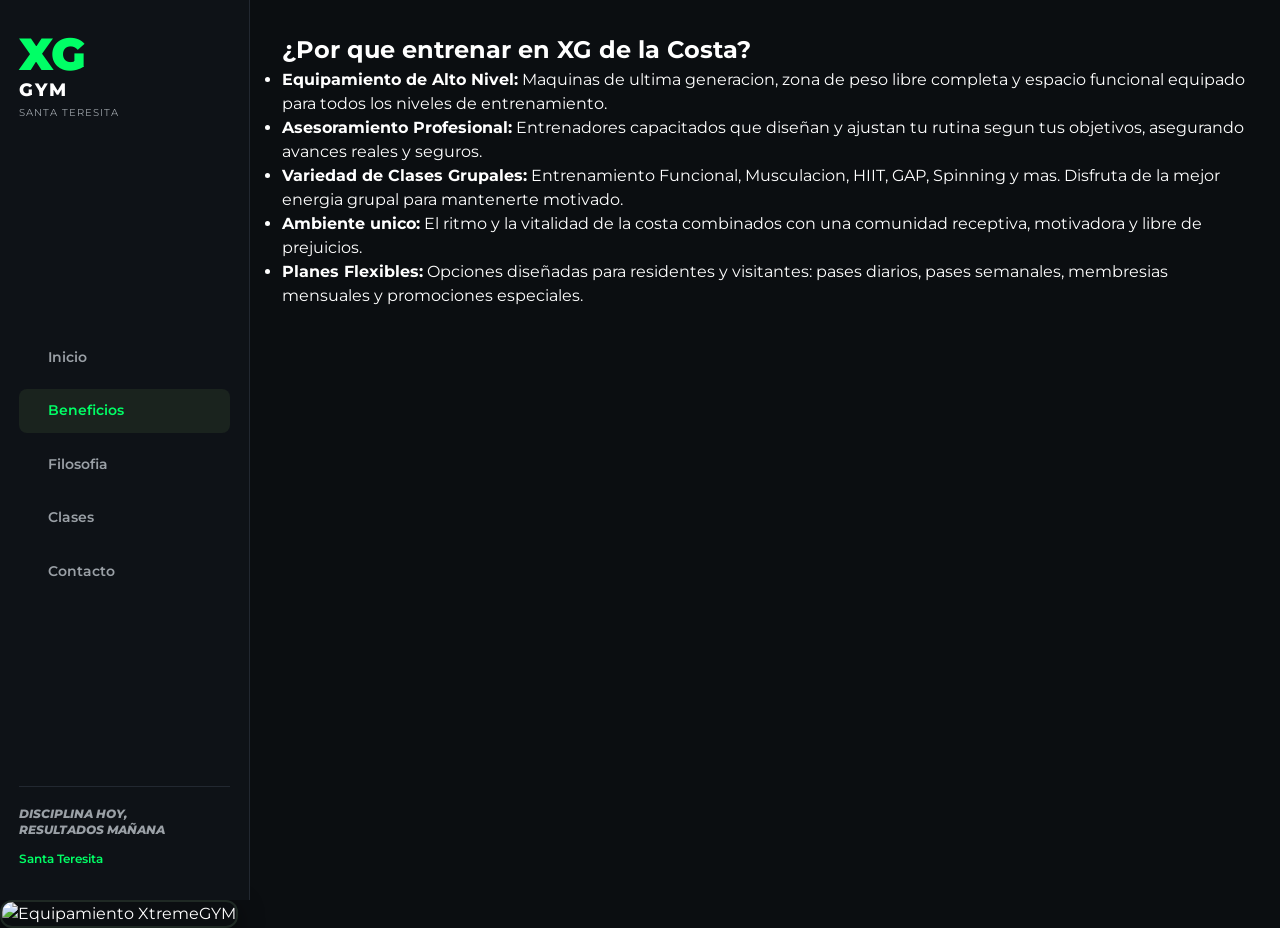
==== beneficios.html @ 19ef0701 "Inclui codigo para imagenes en los archivos y el diseño de estas en css" ====
<!DOCTYPE html>
<html lang="en">

<head>
    <meta charset="UTF-8">
    <meta name="viewport" content="width=device-width, initial-scale=1.0">
    <link rel="preconnect" href="https://fonts.googleapis.com">
    <link rel="preconnect" href="https://fonts.gstatic.com" crossorigin>
    <link href="https://fonts.googleapis.com/css2?family=Montserrat:wght@400;600;800;900&display=swap" rel="stylesheet">
    <link rel="stylesheet" href="style.css">
    <title>XtremeGYM - Beneficios</title>
</head>

<body>

    <div class="dashboard-container">

        <aside class="sidebar">
            <div class="logo">
                <span class="logo-xg">XG</span>
                <span class="logo-sub">GYM</span>
                <span class="logo-city">SANTA TERESITA</span>
            </div>

            <nav class="sidebar-nav">
                <ul>
                    <li><a href="index.html"><span></span> Inicio</a></li>
                    <li class="active"><a href="beneficios.html"><span></span> Beneficios</a></li>
                    <li><a href="filosofia.html"><span></span> Filosofia</a></li>
                    <li><a href="clases.html"><span></span> Clases</a></li>
                    <li><a href="contacto.html"><span></span> Contacto</a></li>
                </ul>
            </nav>

            <div class="sidebar-footer">
                <p class="slogan-side">DISCIPLINA HOY,<br>RESULTADOS MAÑANA</p>
                <div class="location-badge"> Santa Teresita</div>
            </div>
        </aside>

        <main class="main-content">
            <section id="beneficios">
                <h2>¿Por que entrenar en XG de la Costa?</h2>
                <ul>
                    <li><strong>Equipamiento de Alto Nivel:</strong> Maquinas de ultima generacion, zona de peso libre completa y espacio funcional equipado para todos los niveles de entrenamiento.</li>
                    <li><strong>Asesoramiento Profesional:</strong> Entrenadores capacitados que diseñan y ajustan tu rutina segun tus objetivos, asegurando avances reales y seguros.</li>
                    <li><strong>Variedad de Clases Grupales:</strong> Entrenamiento Funcional, Musculacion, HIIT, GAP, Spinning y mas. Disfruta de la mejor energia grupal para mantenerte motivado.</li>
                    <li><strong>Ambiente unico:</strong> El ritmo y la vitalidad de la costa combinados con una comunidad receptiva, motivadora y libre de prejuicios.</li>
                    <li><strong>Planes Flexibles:</strong> Opciones diseñadas para residentes y visitantes: pases diarios, pases semanales, membresias mensuales y promociones especiales.</li>
                </ul>
            </section>
        </main>

    </div>
    <div class="imagen-bloque">
        <img src="img/beneficios.jpg" alt="Equipamiento XtremeGYM">
    </div>

</body>

</html>
---- style.css ----
* {
    margin: 0;
    padding: 0;
    box-sizing: border-box;
}

:root {
    --bg-dark: #0b0e11;
    --bg-sidebar: #0e1217;
    --bg-card: #15191e;
    --bg-card-hover: #1c222a;
    --neon-green: #00ff66;
    --text-white: #ffffff;
    --text-gray: #9aa0a6;
    --border-color: #222831;
    --font-main: 'Montserrat', sans-serif;
}

body {
    font-family: var(--font-main);
    background-color: var(--bg-dark);
    color: var(--text-white);
    line-height: 1.5;
}

.dashboard-container {
    display: flex;
    min-height: 100vh;
}

.sidebar {
    width: 250px;
    background-color: var(--bg-sidebar);
    border-right: 1px solid var(--border-color);
    padding: 2rem 1.2rem;
    display: flex;
    flex-direction: column;
    justify-content: space-between;
    position: fixed;
    height: 100vh;
}

.logo {
    display: flex;
    flex-direction: column;
}

.logo-xg {
    font-size: 2.8rem;
    font-weight: 900;
    color: var(--neon-green);
    line-height: 1;
    letter-spacing: -1px;
}

.logo-sub {
    font-size: 1.1rem;
    font-weight: 800;
    color: var(--text-white);
    letter-spacing: 2px;
}

.logo-city {
    font-size: 0.65rem;
    color: var(--text-gray);
    letter-spacing: 1px;
    margin-top: 2px;
}

.sidebar-nav ul {
    list-style: none;
    margin-top: 2rem;
}

.sidebar-nav li {
    margin-bottom: 0.6rem;
}

.sidebar-nav a {
    color: var(--text-gray);
    text-decoration: none;
    font-size: 0.9rem;
    font-weight: 600;
    padding: 0.7rem 1rem;
    display: flex;
    align-items: center;
    gap: 0.8rem;
    border-radius: 8px;
    transition: all 0.3s ease;
}

.sidebar-nav li.active a,
.sidebar-nav a:hover {
    background-color: #1a231e;
    color: var(--neon-green);
}

.sidebar-footer {
    border-top: 1px solid var(--border-color);
    padding-top: 1.2rem;
}

.slogan-side {
    font-size: 0.75rem;
    font-weight: 800;
    font-style: italic;
    color: var(--text-gray);
    line-height: 1.3;
}

.location-badge {
    margin-top: 0.8rem;
    font-size: 0.75rem;
    color: var(--neon-green);
    font-weight: 600;
}

.main-content {
    margin-left: 250px;
    flex: 1;
    padding: 2rem;
    max-width: 1200px;
}

.hero-banner {
    background: linear-gradient(90deg, rgba(11, 14, 17, 0.95) 30%, rgba(11, 14, 17, 0.4)), 
                url('xtremegym.jpg');
    background-size: cover;
    background-position: center;
}

.tag {
    color: var(--neon-green);
    font-size: 0.75rem;
    font-weight: 800;
    letter-spacing: 1.5px;
}

.hero-banner h1 {
    font-size: 2.5rem;
    font-weight: 900;
    margin: 0.4rem 0 1rem 0;
    color: var(--text-white);
}

.hero-banner p {
    color: var(--text-gray);
    max-width: 600px;
    font-size: 0.95rem;
    margin-bottom: 1.5rem;
}

.btn-green {
    display: inline-block;
    background-color: var(--neon-green);
    color: #000;
    font-weight: 800;
    font-size: 0.85rem;
    padding: 0.8rem 1.4rem;
    border-radius: 30px;
    text-decoration: none;
    transition: transform 0.2s, background-color 0.2s;
}

.btn-green:hover {
    transform: translateY(-2px);
    background-color: #00cc52;
}

.section-title {
    font-size: 1.1rem;
    font-weight: 800;
    letter-spacing: 0.5px;
    margin-bottom: 1.2rem;
    color: var(--text-white);
}

.grid-cards {
    display: grid;
    grid-template-columns: repeat(auto-fit, minmax(190px, 1fr));
    gap: 1rem;
    margin-bottom: 2rem;
}

.card-feature {
    background-color: var(--bg-card);
    border: 1px solid var(--border-color);
    padding: 1.2rem;
    border-radius: 12px;
    transition: border-color 0.3s;
}

.card-feature:hover {
    border-color: var(--neon-green);
}

.card-icon {
    font-size: 1.5rem;
    margin-bottom: 0.5rem;
}

.card-feature h3 {
    font-size: 0.95rem;
    margin-bottom: 0.4rem;
    color: var(--text-white);
}

.card-feature p {
    font-size: 0.8rem;
    color: var(--text-gray);
}

.two-columns {
    display: grid;
    grid-template-columns: 1.4fr 1fr;
    gap: 1.5rem;
}

.card-box {
    background-color: var(--bg-card);
    border: 1px solid var(--border-color);
    padding: 1.5rem;
    border-radius: 12px;
    margin-bottom: 1.5rem;
}

.card-box p {
    color: var(--text-gray);
    font-size: 0.9rem;
}

.banner-cta {
    background: linear-gradient(135deg, #12291d 0%, var(--bg-card) 100%);
    border: 1px solid var(--neon-green);
    padding: 1.8rem;
    border-radius: 12px;
}

.banner-cta h2 {
    font-size: 1.3rem;
    color: var(--neon-green);
    margin-bottom: 0.5rem;
}

.banner-cta p {
    font-size: 0.85rem;
    color: var(--text-gray);
    margin-bottom: 1.2rem;
}

.horario-atencion {
    background-color: #0f1318;
    padding: 0.8rem;
    border-radius: 8px;
    margin-bottom: 1.2rem;
    font-size: 0.8rem !important;
    border-left: 3px solid var(--neon-green);
}

.classes-list {
    display: flex;
    flex-direction: column;
    gap: 0.8rem;
}

.class-item {
    display: flex;
    align-items: center;
    justify-content: space-between;
    background-color: #0f1318;
    padding: 0.8rem 1rem;
    border-radius: 8px;
    border: 1px solid #1a2027;
}

.time {
    font-weight: 800;
    color: var(--neon-green);
    font-size: 1.1rem;
}

.class-details {
    display: flex;
    flex-direction: column;
}

.class-details strong {
    font-size: 0.85rem;
}

.class-details small {
    font-size: 0.7rem;
    color: var(--text-gray);
}

.badge-tag {
    border: 1px solid var(--neon-green);
    color: var(--neon-green);
    font-size: 0.65rem;
    font-weight: 800;
    padding: 0.2rem 0.5rem;
    border-radius: 12px;
}
/* Sección extra en Inicio */
.inicio-extra {
    margin-top: 35px;
}

.inicio-extra h2 {
    margin-bottom: 12px;
    font-size: 1.6rem;
}

.inicio-extra p {
    color: #cccccc;
    line-height: 1.6;
    max-width: 800px;
}

.cards-resumen {
    display: grid;
    grid-template-columns: repeat(auto-fit, minmax(220px, 1fr));
    gap: 20px;
    margin-top: 25px;
}

.card-info {
    background-color: #141918;
    border-left: 4px solid #00e640;
    padding: 20px;
    border-radius: 8px;
}

.card-info h3 {
    color: #00e640;
    margin-bottom: 8px;
    font-size: 1.2rem;
}

/* Diseño texto + imagen en el resto de páginas */
.contenido-con-imagen {
    display: flex;
    align-items: center;
    justify-content: space-between;
    gap: 40px;
}

.texto-bloque {
    flex: 1.2;
}

.imagen-bloque {
    flex: 0.8;
}

.imagen-bloque img {
    width: 100%;
    max-height: 420px;
    object-fit: cover;
    border-radius: 12px;
    border: 2px solid #1f2924;
    box-shadow: 0 8px 24px rgba(0, 0, 0, 0.5);
}

/* Para pantallas chicas o celulares */
@media (max-width: 900px) {
    .contenido-con-imagen {
        flex-direction: column;
    }
    .imagen-bloque {
        width: 100%;
    }
}
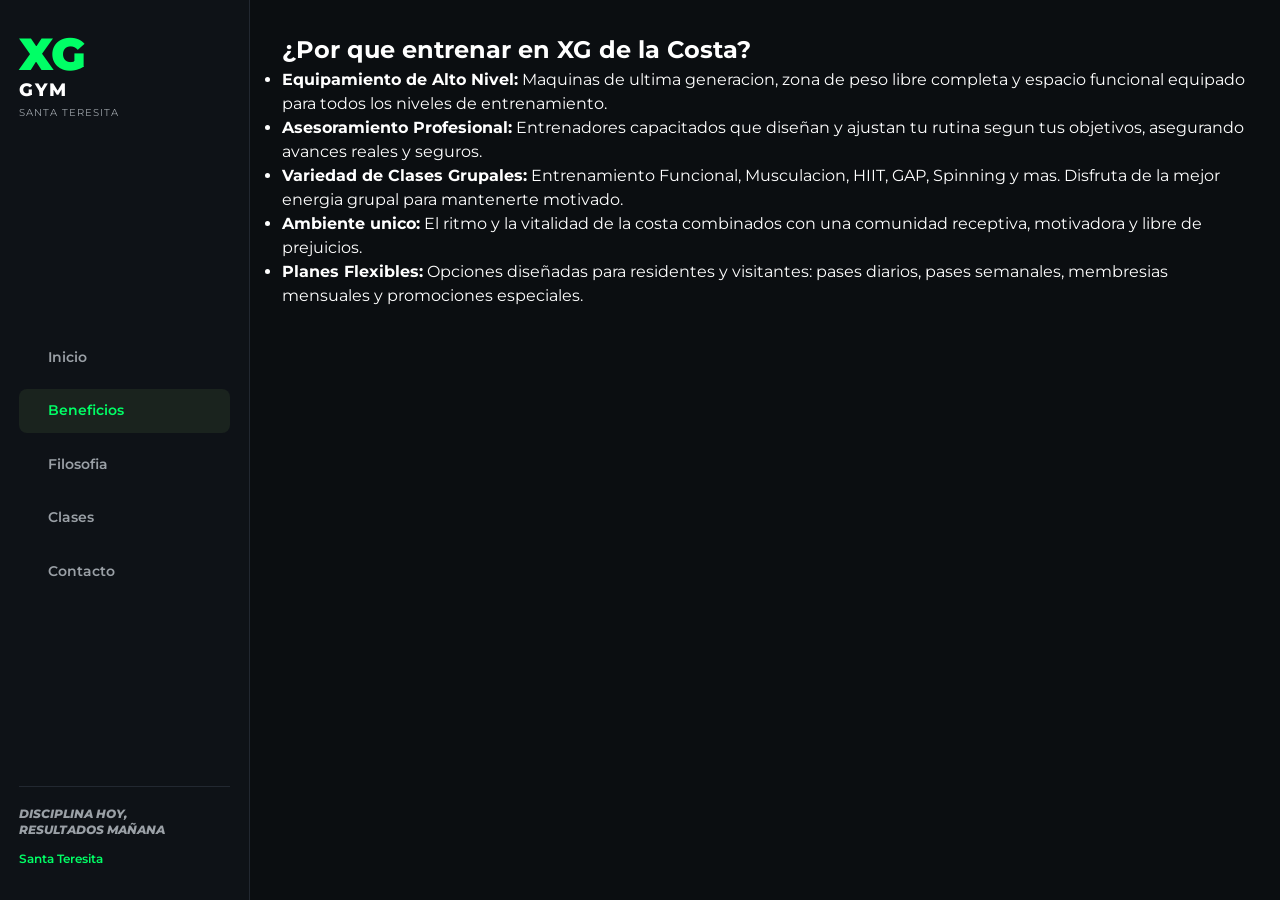
==== commit 520f1a79: "cambio de css para imagen, y elegi mejor insertar un fondo igual para los 4 archivos" ====
--- a/beneficios.html
+++ b/beneficios.html
@@ -49,11 +49,9 @@
                     <li><strong>Planes Flexibles:</strong> Opciones diseñadas para residentes y visitantes: pases diarios, pases semanales, membresias mensuales y promociones especiales.</li>
                 </ul>
             </section>
+            <main class="main-content fondo-logo">
         </main>
-
-    </div>
-    <div class="imagen-bloque">
-        <img src="img/beneficios.jpg" alt="Equipamiento XtremeGYM">
+        
     </div>
 
 </body>
--- a/style.css
+++ b/style.css
@@ -337,37 +337,32 @@
     font-size: 1.2rem;
 }
 
-/* Diseño texto + imagen en el resto de páginas */
-.contenido-con-imagen {
-    display: flex;
-    align-items: center;
-    justify-content: space-between;
-    gap: 40px;
-}
-
-.texto-bloque {
-    flex: 1.2;
-}
-
-.imagen-bloque {
-    flex: 0.8;
-}
-
-.imagen-bloque img {
-    width: 100%;
-    max-height: 420px;
-    object-fit: cover;
-    border-radius: 12px;
-    border: 2px solid #1f2924;
-    box-shadow: 0 8px 24px rgba(0, 0, 0, 0.5);
-}
-
-/* Para pantallas chicas o celulares */
-@media (max-width: 900px) {
-    .contenido-con-imagen {
-        flex-direction: column;
-    }
-    .imagen-bloque {
-        width: 100%;
+/* Fondo con logo difuminado para Beneficios, Filosofía, Clases y Contacto */
+.main-content.fondo-logo {
+    position: relative;
+    z-index: 1;
+}
+
+.main-content.fondo-logo::before {
+    content: "";
+    position: fixed;
+    top: 0;
+    left: 250px; /* Coincide exacto con el ancho de tu .sidebar */
+    right: 0;
+    bottom: 0;
+    background-image: url("Xtreme gym.png");
+    background-repeat: no-repeat;
+    background-position: center center;
+    background-size: 65%;
+    filter: blur(8px);
+    opacity: 0.22;
+    z-index: -1;
+    pointer-events: none;
+}
+
+@media (max-width: 768px) {
+    .main-content.fondo-logo::before {
+        left: 0;
+        background-size: 85%;
     }
 }
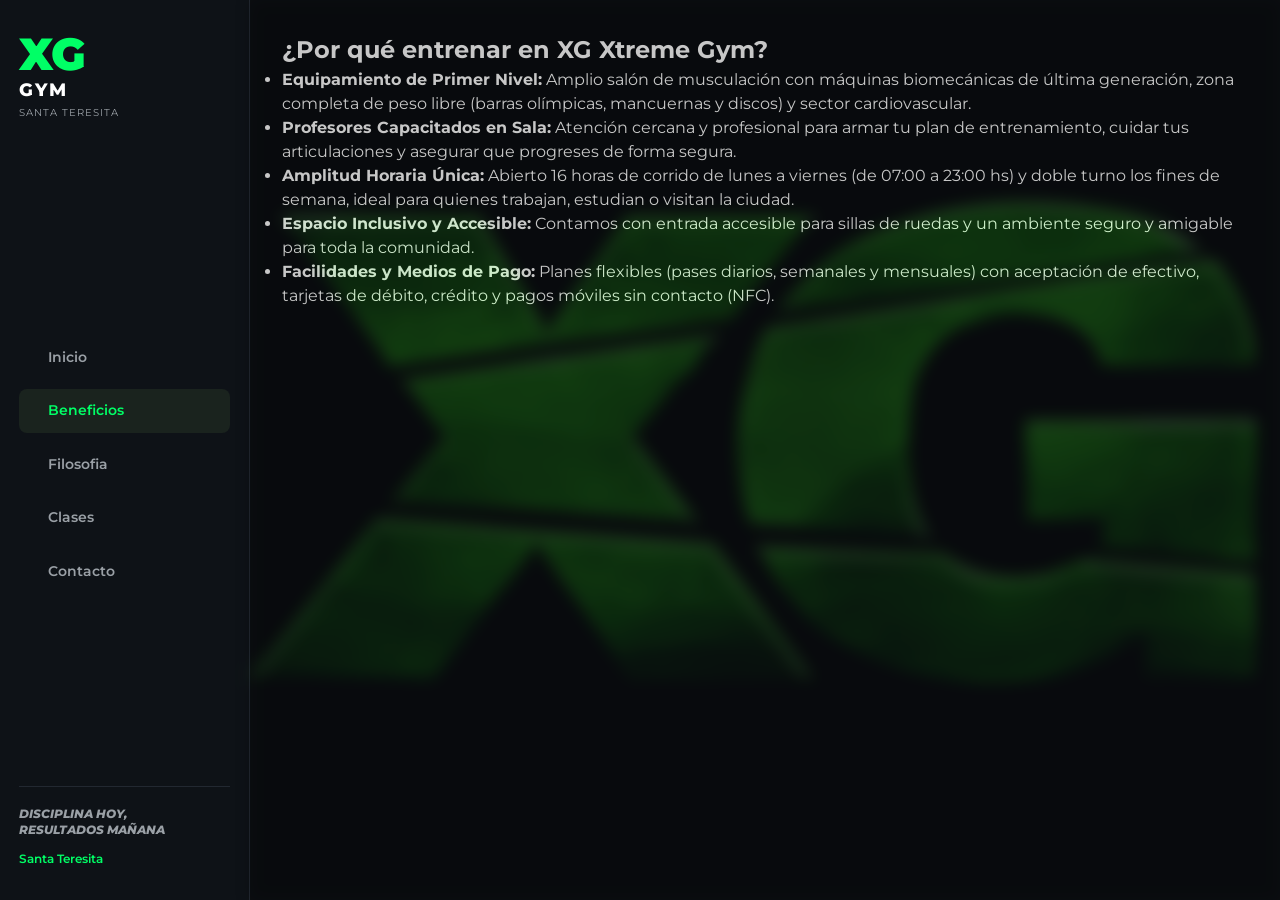
==== commit 8c81020e: "inclui info en los archivos y añadi boton y maps en contacto.html" ====
--- a/beneficios.html
+++ b/beneficios.html
@@ -40,14 +40,14 @@
 
         <main class="main-content">
             <section id="beneficios">
-                <h2>¿Por que entrenar en XG de la Costa?</h2>
-                <ul>
-                    <li><strong>Equipamiento de Alto Nivel:</strong> Maquinas de ultima generacion, zona de peso libre completa y espacio funcional equipado para todos los niveles de entrenamiento.</li>
-                    <li><strong>Asesoramiento Profesional:</strong> Entrenadores capacitados que diseñan y ajustan tu rutina segun tus objetivos, asegurando avances reales y seguros.</li>
-                    <li><strong>Variedad de Clases Grupales:</strong> Entrenamiento Funcional, Musculacion, HIIT, GAP, Spinning y mas. Disfruta de la mejor energia grupal para mantenerte motivado.</li>
-                    <li><strong>Ambiente unico:</strong> El ritmo y la vitalidad de la costa combinados con una comunidad receptiva, motivadora y libre de prejuicios.</li>
-                    <li><strong>Planes Flexibles:</strong> Opciones diseñadas para residentes y visitantes: pases diarios, pases semanales, membresias mensuales y promociones especiales.</li>
-                </ul>
+               <h2>¿Por qué entrenar en XG Xtreme Gym?</h2>
+<ul>
+    <li><strong>Equipamiento de Primer Nivel:</strong> Amplio salón de musculación con máquinas biomecánicas de última generación, zona completa de peso libre (barras olímpicas, mancuernas y discos) y sector cardiovascular.</li>
+    <li><strong>Profesores Capacitados en Sala:</strong> Atención cercana y profesional para armar tu plan de entrenamiento, cuidar tus articulaciones y asegurar que progreses de forma segura.</li>
+    <li><strong>Amplitud Horaria Única:</strong> Abierto 16 horas de corrido de lunes a viernes (de 07:00 a 23:00 hs) y doble turno los fines de semana, ideal para quienes trabajan, estudian o visitan la ciudad.</li>
+    <li><strong>Espacio Inclusivo y Accesible:</strong> Contamos con entrada accesible para sillas de ruedas y un ambiente seguro y amigable para toda la comunidad.</li>
+    <li><strong>Facilidades y Medios de Pago:</strong> Planes flexibles (pases diarios, semanales y mensuales) con aceptación de efectivo, tarjetas de débito, crédito y pagos móviles sin contacto (NFC).</li>
+</ul>
             </section>
             <main class="main-content fondo-logo">
         </main>
--- a/style.css
+++ b/style.css
@@ -347,13 +347,13 @@
     content: "";
     position: fixed;
     top: 0;
-    left: 250px; /* Coincide exacto con el ancho de tu .sidebar */
+    left: 250px;
     right: 0;
     bottom: 0;
     background-image: url("Xtreme gym.png");
     background-repeat: no-repeat;
     background-position: center center;
-    background-size: 65%;
+    background-size: 165%; 
     filter: blur(8px);
     opacity: 0.22;
     z-index: -1;
@@ -363,6 +363,6 @@
 @media (max-width: 768px) {
     .main-content.fondo-logo::before {
         left: 0;
-        background-size: 85%;
+        background-size: 180%;
     }
 }
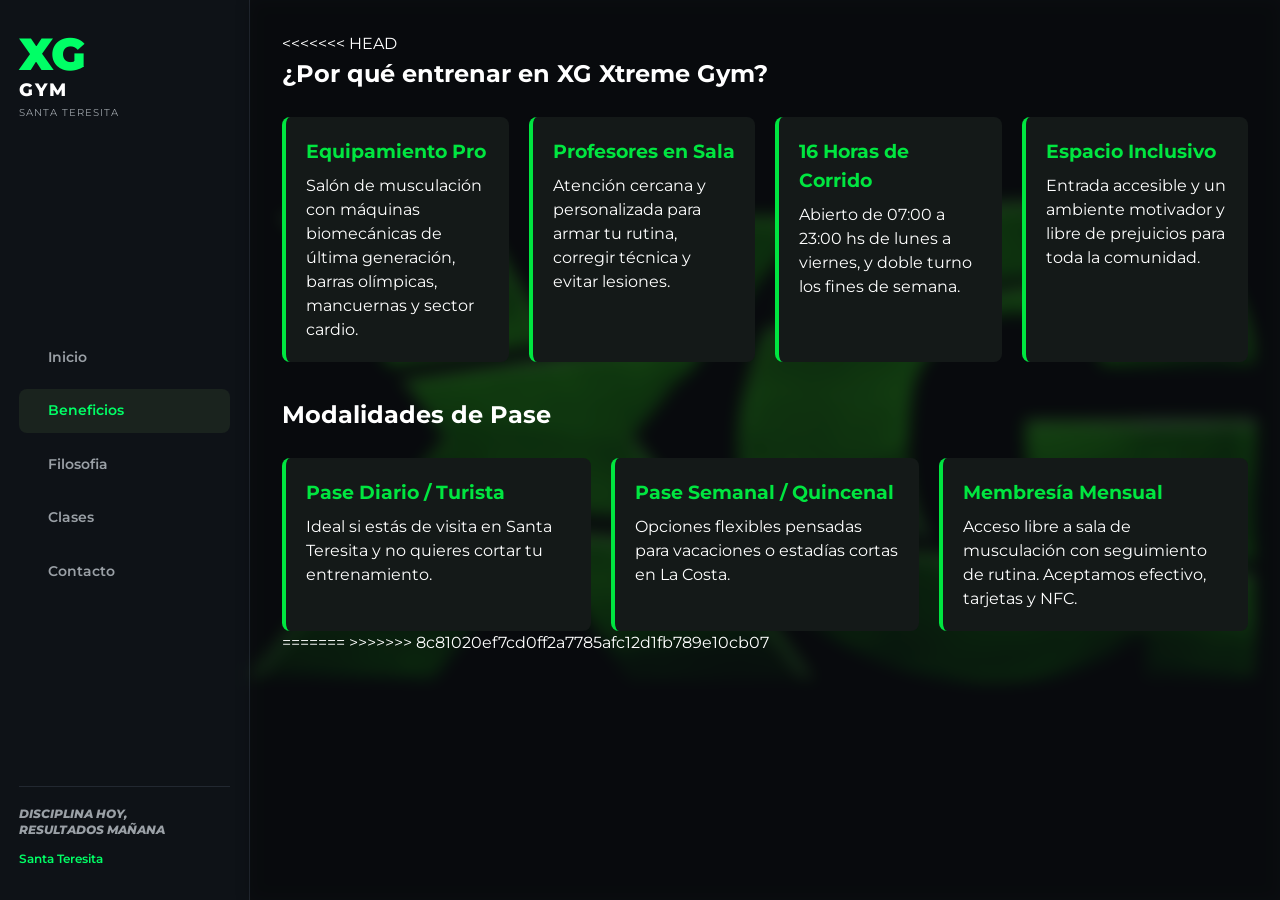
==== commit 55714a5e: "arreglo de codigo e implementacion de cards" ====
--- a/beneficios.html
+++ b/beneficios.html
@@ -1,5 +1,5 @@
 <!DOCTYPE html>
-<html lang="en">
+<html lang="es">
 
 <head>
     <meta charset="UTF-8">
@@ -38,18 +38,49 @@
             </div>
         </aside>
 
-        <main class="main-content">
+        <main class="main-content fondo-logo">
             <section id="beneficios">
-               <h2>¿Por qué entrenar en XG Xtreme Gym?</h2>
-<ul>
-    <li><strong>Equipamiento de Primer Nivel:</strong> Amplio salón de musculación con máquinas biomecánicas de última generación, zona completa de peso libre (barras olímpicas, mancuernas y discos) y sector cardiovascular.</li>
-    <li><strong>Profesores Capacitados en Sala:</strong> Atención cercana y profesional para armar tu plan de entrenamiento, cuidar tus articulaciones y asegurar que progreses de forma segura.</li>
-    <li><strong>Amplitud Horaria Única:</strong> Abierto 16 horas de corrido de lunes a viernes (de 07:00 a 23:00 hs) y doble turno los fines de semana, ideal para quienes trabajan, estudian o visitan la ciudad.</li>
-    <li><strong>Espacio Inclusivo y Accesible:</strong> Contamos con entrada accesible para sillas de ruedas y un ambiente seguro y amigable para toda la comunidad.</li>
-    <li><strong>Facilidades y Medios de Pago:</strong> Planes flexibles (pases diarios, semanales y mensuales) con aceptación de efectivo, tarjetas de débito, crédito y pagos móviles sin contacto (NFC).</li>
-</ul>
+<<<<<<< HEAD
+                <h2>¿Por qué entrenar en XG Xtreme Gym?</h2>
+
+                <div class="cards-resumen">
+                    <div class="card-info">
+                        <h3>Equipamiento Pro</h3>
+                        <p>Salón de musculación con máquinas biomecánicas de última generación, barras olímpicas, mancuernas y sector cardio.</p>
+                    </div>
+                    <div class="card-info">
+                        <h3>Profesores en Sala</h3>
+                        <p>Atención cercana y personalizada para armar tu rutina, corregir técnica y evitar lesiones.</p>
+                    </div>
+                    <div class="card-info">
+                        <h3>16 Horas de Corrido</h3>
+                        <p>Abierto de 07:00 a 23:00 hs de lunes a viernes, y doble turno los fines de semana.</p>
+                    </div>
+                    <div class="card-info">
+                        <h3>Espacio Inclusivo</h3>
+                        <p>Entrada accesible y un ambiente motivador y libre de prejuicios para toda la comunidad.</p>
+                    </div>
+                </div>
+
+                <h2 style="margin-top: 35px;">Modalidades de Pase</h2>
+                <div class="cards-resumen">
+                    <div class="card-info">
+                        <h3>Pase Diario / Turista</h3>
+                        <p>Ideal si estás de visita en Santa Teresita y no quieres cortar tu entrenamiento.</p>
+                    </div>
+                    <div class="card-info">
+                        <h3>Pase Semanal / Quincenal</h3>
+                        <p>Opciones flexibles pensadas para vacaciones o estadías cortas en La Costa.</p>
+                    </div>
+                    <div class="card-info">
+                        <h3>Membresía Mensual</h3>
+                        <p>Acceso libre a sala de musculación con seguimiento de rutina. Aceptamos efectivo, tarjetas y NFC.</p>
+                    </div>
+                </div>
+=======
+
+>>>>>>> 8c81020ef7cd0ff2a7785afc12d1fb789e10cb07
             </section>
-            <main class="main-content fondo-logo">
         </main>
         
     </div>
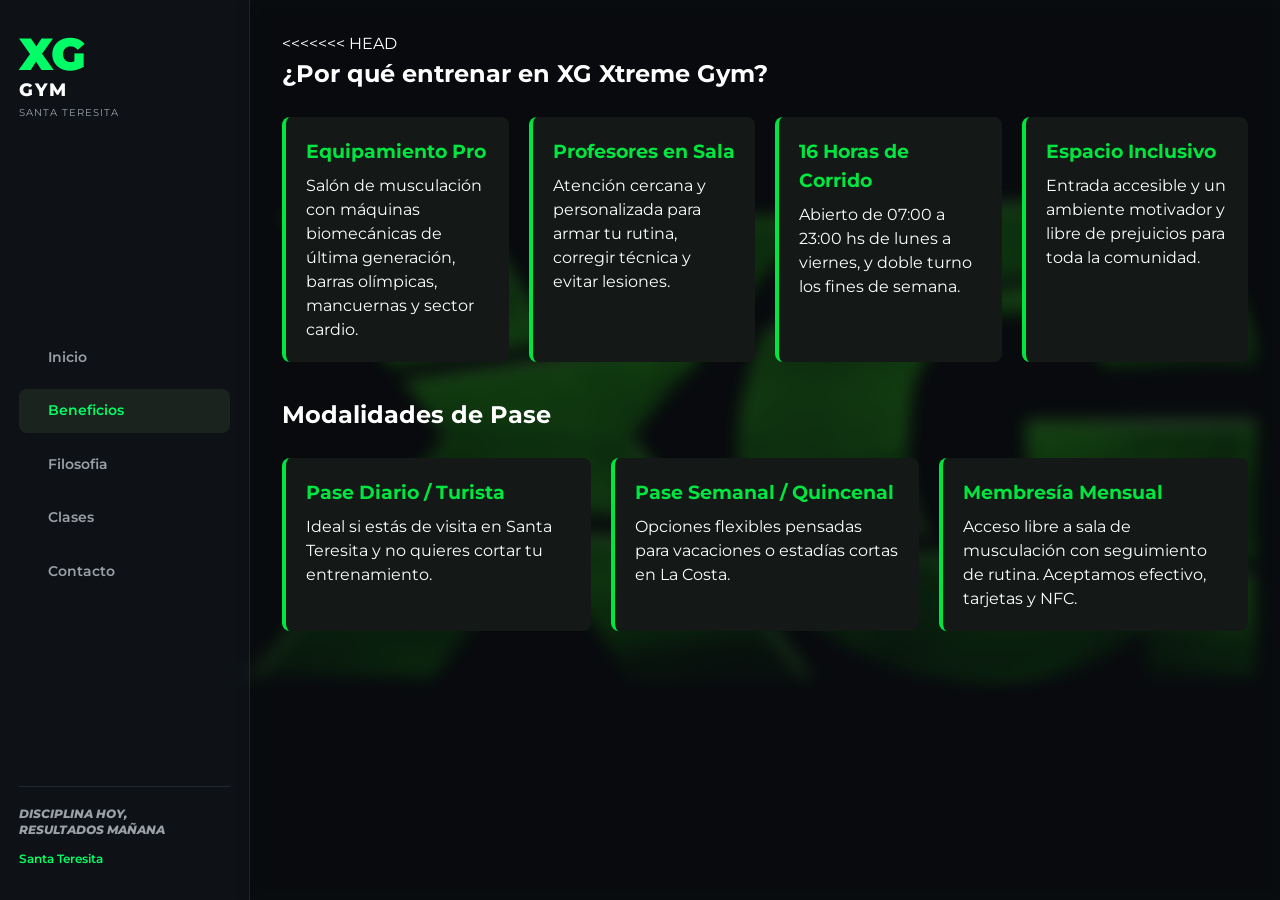
==== commit 2050fead: "correccion de error" ====
--- a/beneficios.html
+++ b/beneficios.html
@@ -77,9 +77,6 @@
                         <p>Acceso libre a sala de musculación con seguimiento de rutina. Aceptamos efectivo, tarjetas y NFC.</p>
                     </div>
                 </div>
-=======
-
->>>>>>> 8c81020ef7cd0ff2a7785afc12d1fb789e10cb07
             </section>
         </main>
         
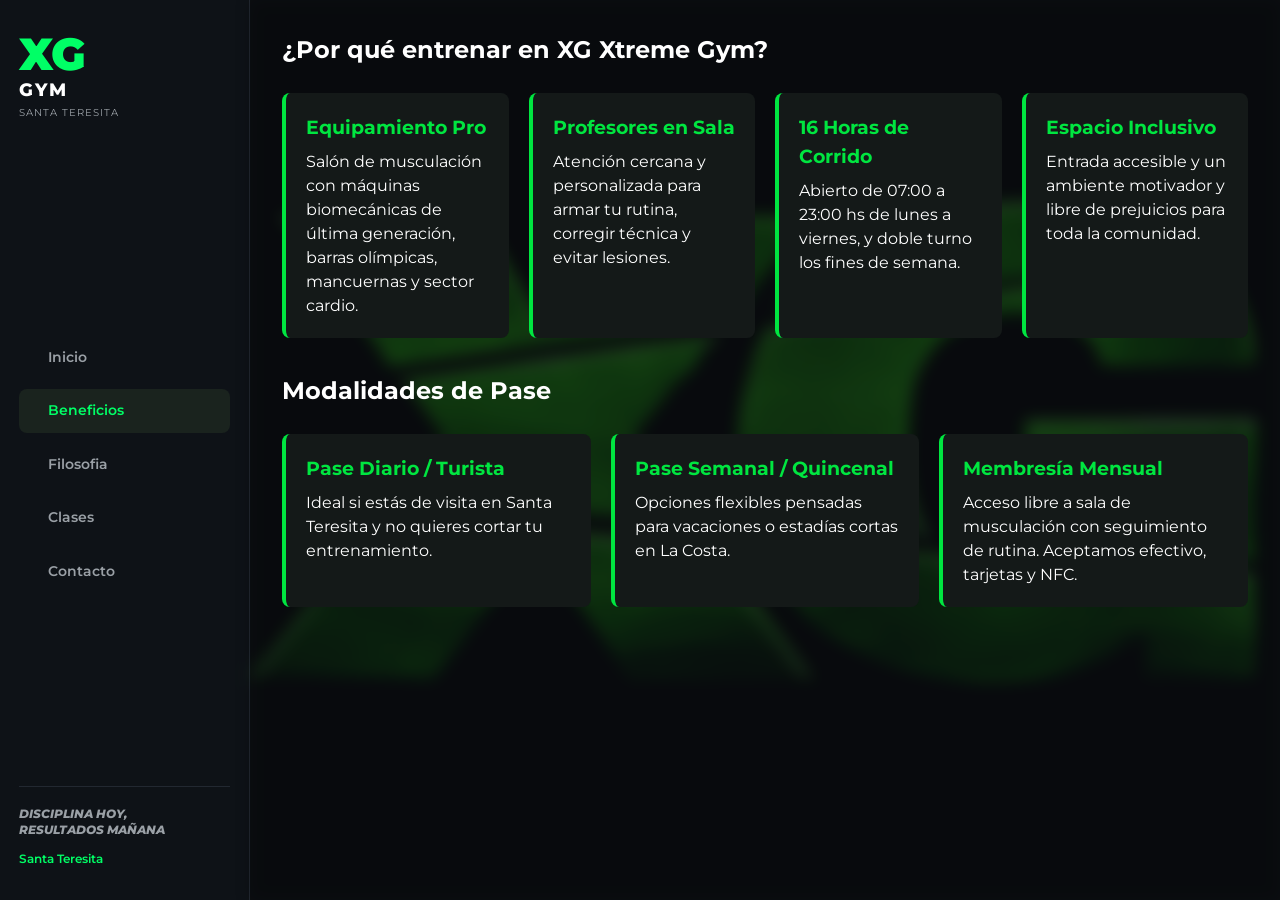
==== commit 6b86fc58: "elimine el <<<<<<< HEAD de mas" ====
--- a/beneficios.html
+++ b/beneficios.html
@@ -40,7 +40,6 @@
 
         <main class="main-content fondo-logo">
             <section id="beneficios">
-<<<<<<< HEAD
                 <h2>¿Por qué entrenar en XG Xtreme Gym?</h2>
 
                 <div class="cards-resumen">
--- a/style.css
+++ b/style.css
@@ -365,4 +365,32 @@
         left: 0;
         background-size: 180%;
     }
+}
+.tabla-xg {
+    width: 100%;
+    border-collapse: collapse;
+    margin-top: 15px;
+    background-color: rgba(21, 25, 30, 0.85);
+    border-radius: 10px;
+    overflow: hidden;
+}
+
+.tabla-xg th, .tabla-xg td {
+    padding: 12px 16px;
+    text-align: left;
+    border-bottom: 1px solid #222831;
+    font-size: 0.9rem;
+}
+
+.tabla-xg th {
+    background-color: #141918;
+    color: var(--neon-green);
+    font-weight: 800;
+    text-transform: uppercase;
+    font-size: 0.8rem;
+    letter-spacing: 0.5px;
+}
+
+.tabla-xg tr:hover {
+    background-color: rgba(0, 255, 102, 0.05);
 }
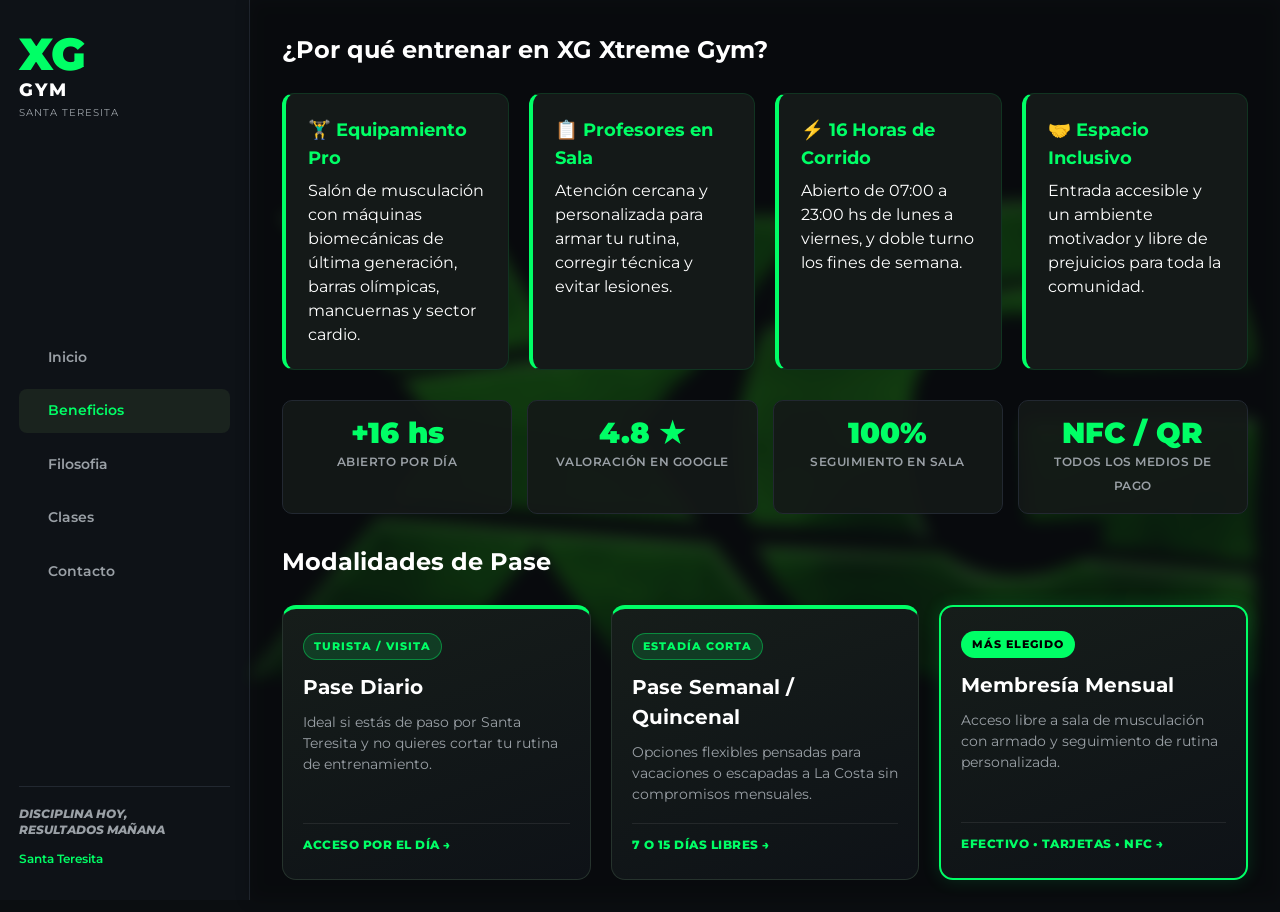
==== commit 54e7f33c: "reaccion y movimiento e targetas" ====
--- a/beneficios.html
+++ b/beneficios.html
@@ -39,46 +39,80 @@
         </aside>
 
         <main class="main-content fondo-logo">
-            <section id="beneficios">
-                <h2>¿Por qué entrenar en XG Xtreme Gym?</h2>
+            <h2>¿Por qué entrenar en XG Xtreme Gym?</h2>
 
-                <div class="cards-resumen">
-                    <div class="card-info">
-                        <h3>Equipamiento Pro</h3>
-                        <p>Salón de musculación con máquinas biomecánicas de última generación, barras olímpicas, mancuernas y sector cardio.</p>
-                    </div>
-                    <div class="card-info">
-                        <h3>Profesores en Sala</h3>
-                        <p>Atención cercana y personalizada para armar tu rutina, corregir técnica y evitar lesiones.</p>
-                    </div>
-                    <div class="card-info">
-                        <h3>16 Horas de Corrido</h3>
-                        <p>Abierto de 07:00 a 23:00 hs de lunes a viernes, y doble turno los fines de semana.</p>
-                    </div>
-                    <div class="card-info">
-                        <h3>Espacio Inclusivo</h3>
-                        <p>Entrada accesible y un ambiente motivador y libre de prejuicios para toda la comunidad.</p>
-                    </div>
-                </div>
+<div class="cards-resumen">
+    <div class="card-info">
+        <h3>🏋️‍♂️ Equipamiento Pro</h3>
+        <p>Salón de musculación con máquinas biomecánicas de última generación, barras olímpicas, mancuernas y sector cardio.</p>
+    </div>
+    <div class="card-info">
+        <h3>📋 Profesores en Sala</h3>
+        <p>Atención cercana y personalizada para armar tu rutina, corregir técnica y evitar lesiones.</p>
+    </div>
+    <div class="card-info">
+        <h3>⚡ 16 Horas de Corrido</h3>
+        <p>Abierto de 07:00 a 23:00 hs de lunes a viernes, y doble turno los fines de semana.</p>
+    </div>
+    <div class="card-info">
+        <h3>🤝 Espacio Inclusivo</h3>
+        <p>Entrada accesible y un ambiente motivador y libre de prejuicios para toda la comunidad.</p>
+    </div>
+</div>
 
-                <h2 style="margin-top: 35px;">Modalidades de Pase</h2>
-                <div class="cards-resumen">
-                    <div class="card-info">
-                        <h3>Pase Diario / Turista</h3>
-                        <p>Ideal si estás de visita en Santa Teresita y no quieres cortar tu entrenamiento.</p>
-                    </div>
-                    <div class="card-info">
-                        <h3>Pase Semanal / Quincenal</h3>
-                        <p>Opciones flexibles pensadas para vacaciones o estadías cortas en La Costa.</p>
-                    </div>
-                    <div class="card-info">
-                        <h3>Membresía Mensual</h3>
-                        <p>Acceso libre a sala de musculación con seguimiento de rutina. Aceptamos efectivo, tarjetas y NFC.</p>
-                    </div>
+<!-- Barra visual de estadísticas para romper la monotonía -->
+<div class="stats-bar">
+    <div class="stat-item">
+        <span class="stat-num">+16 hs</span>
+        <span class="stat-label">Abierto por día</span>
+    </div>
+    <div class="stat-item">
+        <span class="stat-num">4.8 ★</span>
+        <span class="stat-label">Valoración en Google</span>
+    </div>
+    <div class="stat-item">
+        <span class="stat-num">100%</span>
+        <span class="stat-label">Seguimiento en sala</span>
+    </div>
+    <div class="stat-item">
+        <span class="stat-num">NFC / QR</span>
+        <span class="stat-label">Todos los medios de pago</span>
+    </div>
+</div>
+
+<h2 style="margin-top: 25px;">Modalidades de Pase</h2>
+<div class="cards-resumen">
+    <div class="card-pase">
+        <div>
+            <span class="badge-pase">TURISTA / VISITA</span>
+            <h3>Pase Diario</h3>
+            <p>Ideal si estás de paso por Santa Teresita y no quieres cortar tu rutina de entrenamiento.</p>
+        </div>
+        <div class="pase-footer">Acceso por el día →</div>
+    </div>
+
+    <div class="card-pase">
+        <div>
+            <span class="badge-pase">ESTADÍA CORTA</span>
+            <h3>Pase Semanal / Quincenal</h3>
+            <p>Opciones flexibles pensadas para vacaciones o escapadas a La Costa sin compromisos mensuales.</p>
+        </div>
+        <div class="pase-footer">7 o 15 días libres →</div>
+    </div>
+
+    <div class="card-pase destacado">
+        <div>
+            <span class="badge-pase">MÁS ELEGIDO</span>
+            <h3>Membresía Mensual</h3>
+            <p>Acceso libre a sala de musculación con armado y seguimiento de rutina personalizada.</p>
+        </div>
+        <div class="pase-footer">Efectivo • Tarjetas • NFC →</div>
+    </div>
+</div>
                 </div>
             </section>
         </main>
-        
+            
     </div>
 
 </body>
--- a/style.css
+++ b/style.css
@@ -393,4 +393,180 @@
 
 .tabla-xg tr:hover {
     background-color: rgba(0, 255, 102, 0.05);
+}
+/* Footer en Contacto */
+.dev-footer {
+    margin-top: 40px;
+    padding-top: 20px;
+    border-top: 1px solid var(--border-color);
+    text-align: center;
+    color: var(--text-gray);
+    font-size: 0.85rem;
+}
+
+.dev-footer strong {
+    color: var(--neon-green);
+    font-weight: 800;
+}
+
+.dev-footer .dev-sub {
+    font-size: 0.75rem;
+    margin-top: 5px;
+    opacity: 0.8;
+}
+/* Animación de entrada para que la página cobre vida al abrirse */
+@keyframes aparecerArriba {
+    from {
+        opacity: 0;
+        transform: translateY(18px);
+    }
+    to {
+        opacity: 1;
+        transform: translateY(0);
+    }
+}
+
+.main-content section {
+    animation: aparecerArriba 0.5s ease-out;
+}
+
+/* Tarjetas interactivas con movimiento y brillo neón */
+.card-info {
+    background-color: #141918;
+    border-left: 4px solid var(--neon-green);
+    border-top: 1px solid rgba(0, 255, 102, 0.12);
+    border-right: 1px solid rgba(0, 255, 102, 0.12);
+    border-bottom: 1px solid rgba(0, 255, 102, 0.12);
+    padding: 22px;
+    border-radius: 12px;
+    transition: transform 0.28s cubic-bezier(0.25, 0.8, 0.25, 1), 
+                box-shadow 0.28s ease, 
+                background-color 0.28s ease,
+                border-color 0.28s ease;
+    cursor: default;
+    position: relative;
+}
+
+.card-info:hover {
+    transform: translateY(-7px) scale(1.03);
+    background-color: #1b2822;
+    border-color: var(--neon-green);
+    box-shadow: 0 10px 25px rgba(0, 255, 102, 0.25), 
+                inset 0 0 12px rgba(0, 255, 102, 0.08);
+}
+
+.card-info h3 {
+    color: var(--neon-green);
+    margin-bottom: 8px;
+    font-size: 1.15rem;
+    transition: text-shadow 0.28s ease;
+}
+
+.card-info:hover h3 {
+    text-shadow: 0 0 10px rgba(0, 255, 102, 0.6);
+}
+
+/* Diseño distinto para la sección de Pases / Membresías */
+.card-pase {
+    background: linear-gradient(160deg, #161d1a 0%, #0e1217 100%);
+    border: 1px solid #26332d;
+    border-top: 4px solid var(--neon-green);
+    padding: 24px 20px;
+    border-radius: 14px;
+    display: flex;
+    flex-direction: column;
+    justify-content: space-between;
+    transition: all 0.3s ease;
+    position: relative;
+}
+
+.card-pase:hover {
+    transform: translateY(-8px) scale(1.03);
+    border-color: var(--neon-green);
+    background: linear-gradient(160deg, #1d2e26 0%, #121a17 100%);
+    box-shadow: 0 12px 30px rgba(0, 255, 102, 0.3);
+}
+
+.card-pase.destacado {
+    border: 2px solid var(--neon-green);
+    box-shadow: 0 0 18px rgba(0, 255, 102, 0.15);
+}
+
+.badge-pase {
+    display: inline-block;
+    width: fit-content;
+    background-color: rgba(0, 255, 102, 0.15);
+    color: var(--neon-green);
+    font-size: 0.7rem;
+    font-weight: 800;
+    padding: 4px 10px;
+    border-radius: 20px;
+    letter-spacing: 1px;
+    margin-bottom: 12px;
+    border: 1px solid rgba(0, 255, 102, 0.4);
+}
+
+.card-pase.destacado .badge-pase {
+    background-color: var(--neon-green);
+    color: #000;
+}
+
+.card-pase h3 {
+    font-size: 1.25rem;
+    color: #fff;
+    margin-bottom: 10px;
+}
+
+.card-pase p {
+    font-size: 0.88rem;
+    color: var(--text-gray);
+    margin-bottom: 18px;
+}
+
+.pase-footer {
+    font-size: 0.78rem;
+    font-weight: 800;
+    color: var(--neon-green);
+    text-transform: uppercase;
+    letter-spacing: 0.5px;
+    border-top: 1px solid rgba(255, 255, 255, 0.08);
+    padding-top: 12px;
+}
+
+/* Barra de estadísticas / datos rápidos estilo gym */
+.stats-bar {
+    display: grid;
+    grid-template-columns: repeat(auto-fit, minmax(150px, 1fr));
+    gap: 15px;
+    margin: 30px 0;
+}
+
+.stat-item {
+    background-color: rgba(20, 25, 24, 0.9);
+    border: 1px solid #222831;
+    border-radius: 10px;
+    padding: 16px;
+    text-align: center;
+    transition: transform 0.25s ease, border-color 0.25s ease;
+}
+
+.stat-item:hover {
+    transform: scale(1.05);
+    border-color: var(--neon-green);
+}
+
+.stat-num {
+    display: block;
+    font-size: 1.8rem;
+    font-weight: 900;
+    color: var(--neon-green);
+    line-height: 1.1;
+}
+
+.stat-label {
+    font-size: 0.75rem;
+    color: var(--text-gray);
+    text-transform: uppercase;
+    font-weight: 600;
+    letter-spacing: 0.5px;
 }
